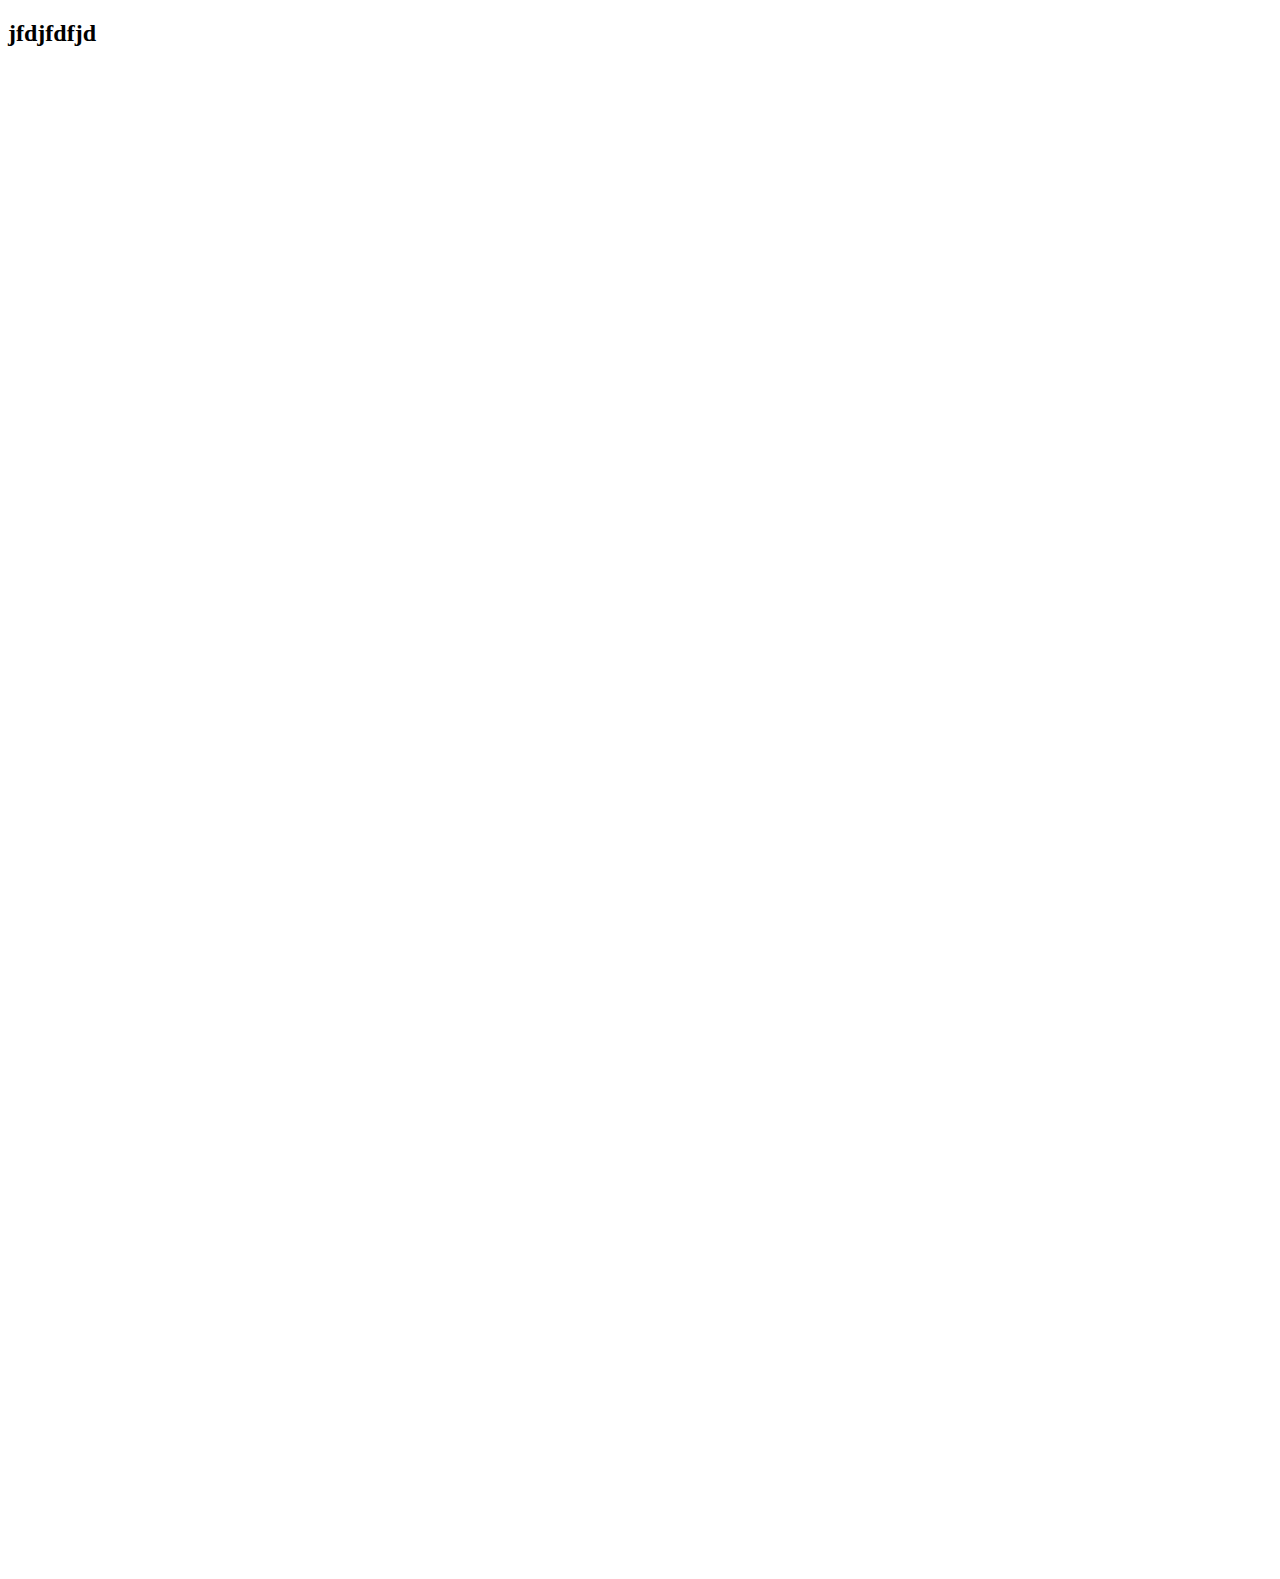
==== singolo2.html @ 12df5476 "init: singolo2.html" ====
<!DOCTYPE html>
<html lang="en">
<head>
    <meta charset="UTF-8">
    <meta name="viewport" content="width=device-width, initial-scale=1.0">
    <title>Document</title>
    <link rel="stylesheet" href="singolo2.css">
</head>
<body>
    <h2>jfdjfdfjd</h2>
</body>
</html>
---- singolo2.css ----
body {
  width: 1020px;
  height: 1551px;
}
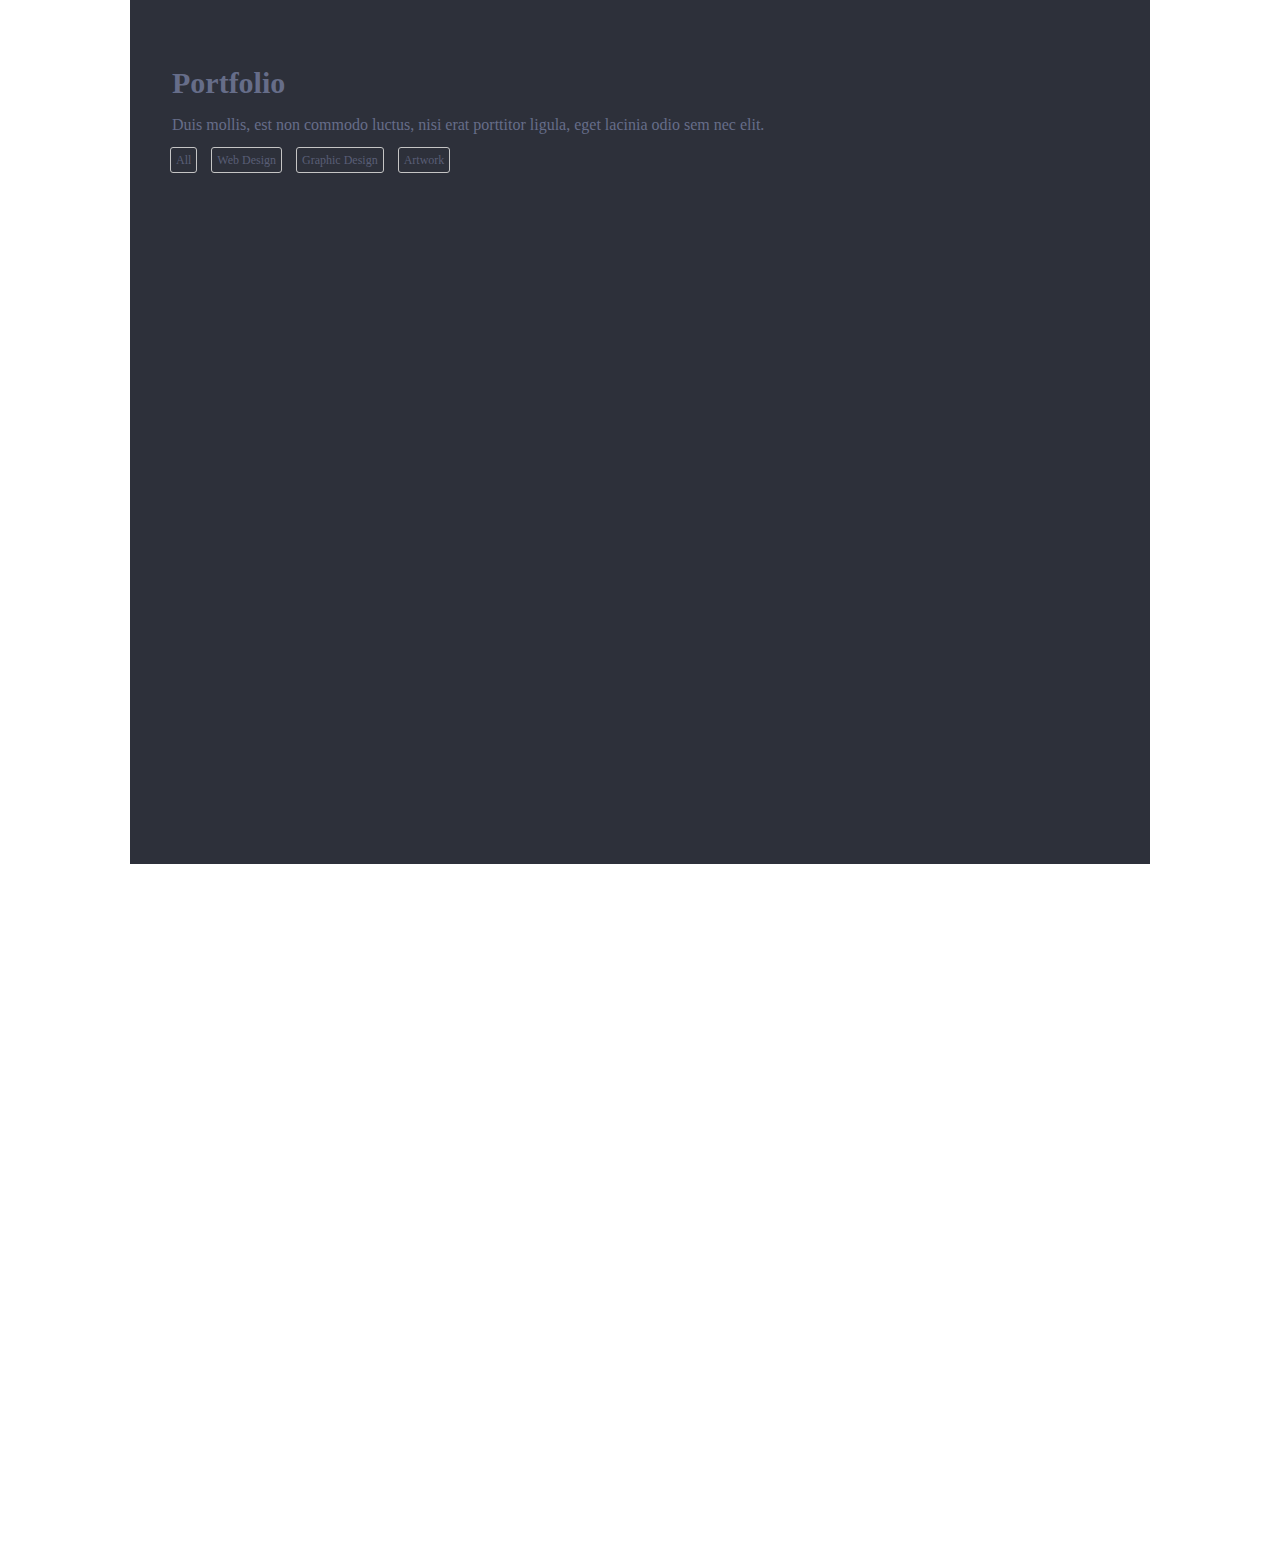
==== commit ca251cf0: "feat: added h2 p ul" ====
--- a/singolo2.html
+++ b/singolo2.html
@@ -7,6 +7,20 @@
     <link rel="stylesheet" href="singolo2.css">
 </head>
 <body>
-    <h2>jfdjfdfjd</h2>
+    <div class="block_1">
+        <div class="portfolio">
+            <h2>Portfolio</h2>
+            <p>Duis mollis, est non commodo luctus, 
+            nisi erat porttitor ligula, eget lacinia odio 
+            sem nec elit.
+            </p>
+        </div>
+        <ul>
+            <li class="first_li">All</li>
+            <li>Web Design</li>
+            <li>Graphic Design</li>
+            <li>Artwork</li>
+        </ul>
+    </div>    
 </body>
 </html>--- a/singolo2.css
+++ b/singolo2.css
@@ -1,4 +1,38 @@
 body {
   width: 1020px;
   height: 1551px;
+  margin: auto;
 }
+.portfolio h2 {
+  font-size: 30px;
+  margin-top: 0;
+  margin-bottom: 0;
+  padding-left: 42px;
+  padding-top: 66px;
+  color: #666d89;
+}
+.portfolio p {
+  font: size 18px;
+  padding-left: 42px;
+  color: #666d89;
+}
+.block_1 {
+  height: 864px;
+  background-color: #2d303a;
+}
+.block_1 ul li {
+  display: inline;
+  padding: 5px;
+  border: 1px solid #c5c5c5;
+  border-radius: 3px;
+  text-align: center;
+  margin-left: 10px;
+  color: #595e76;
+  font-size: 12px;
+}
+.block_1 ul {
+  margin-bottom: 0;
+}
+.first_li {
+  margin-left: 0 !important;
+}
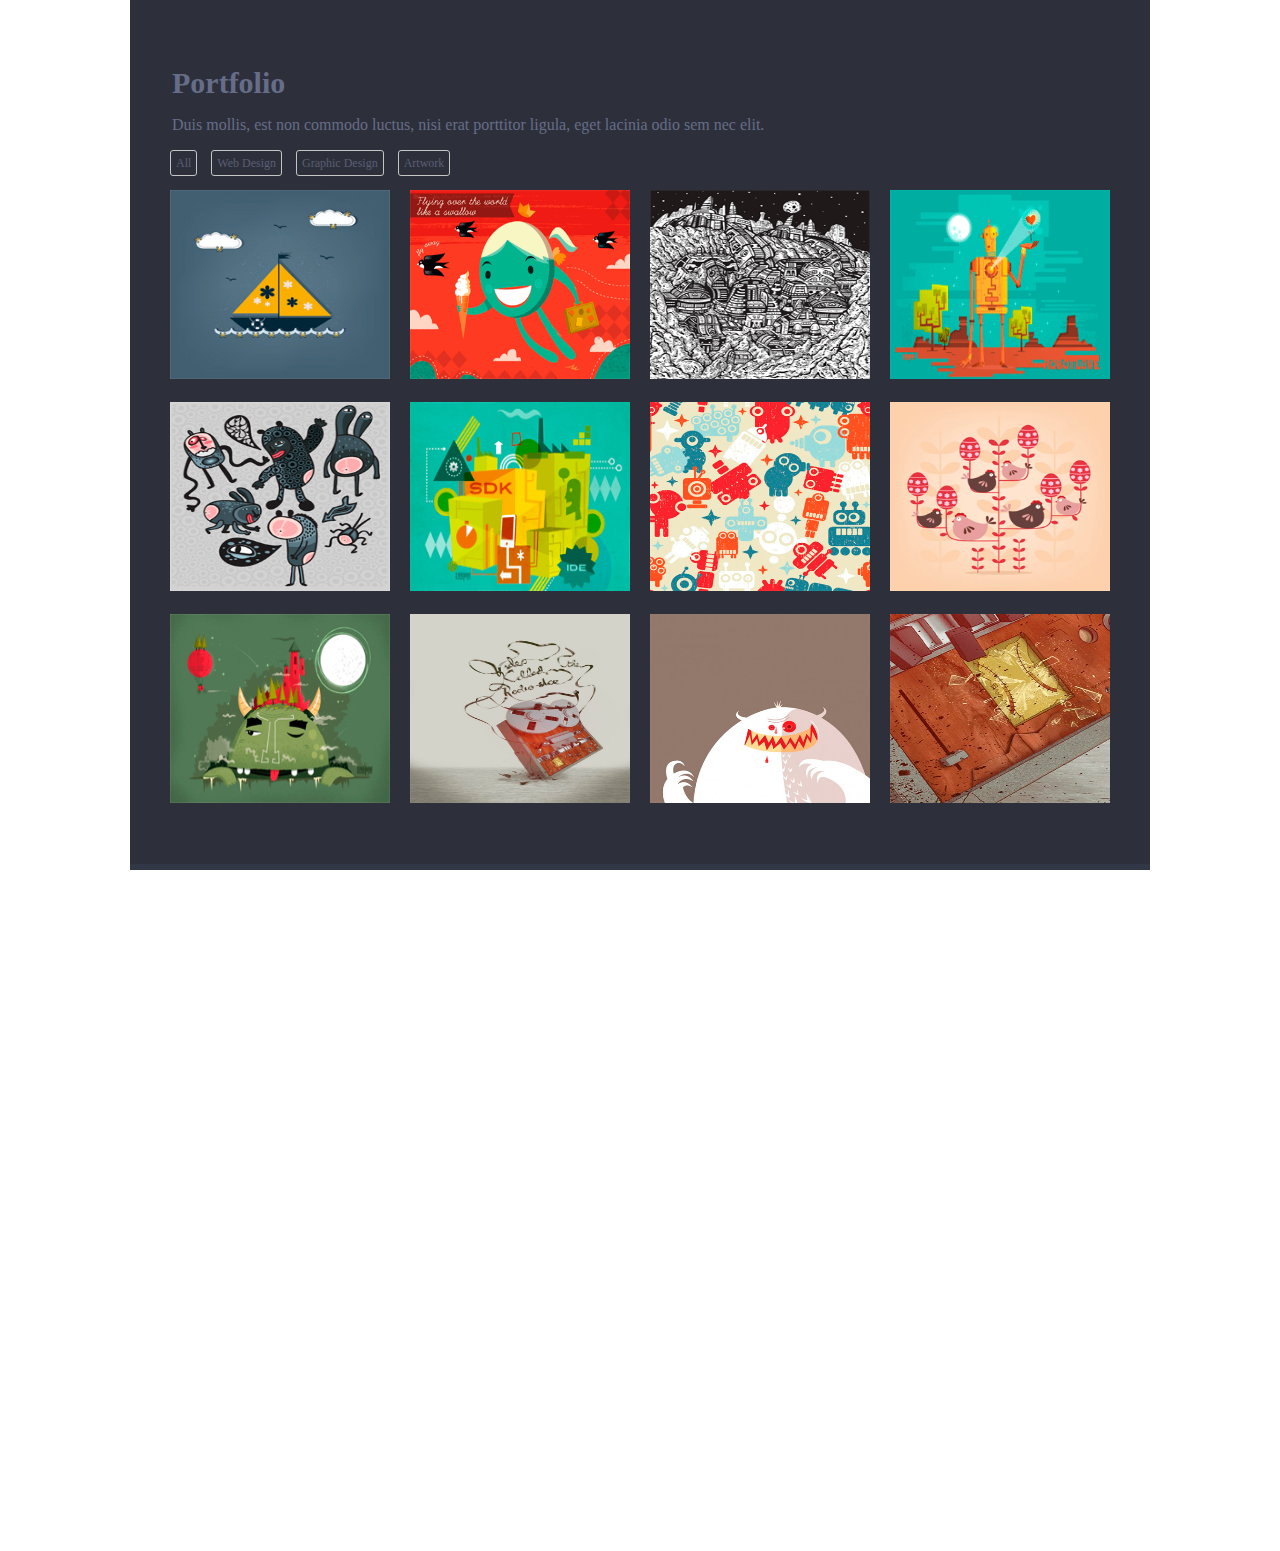
==== commit 44243ba3: "feat:added 12 images and small footer" ====
--- a/singolo2.html
+++ b/singolo2.html
@@ -21,6 +21,50 @@
             <li>Graphic Design</li>
             <li>Artwork</li>
         </ul>
-    </div>    
+        <div class="wrapper_1">
+            <div class="first_img">
+                <img src="assets/images1.png" alt="sds">
+            </div>
+            <div>
+                <img src="assets/images2.png" alt="sds">
+            </div>
+            <div>
+                <img src="assets/images3.png" alt="sds">
+            </div>
+            <div>
+                <img src="assets/images4.png" alt="sds">
+            </div>
+        </div>
+        <div class="wrapper_1">
+            <div class="first_img">
+                <img src="assets/images5.png" alt="sds">
+            </div>
+            <div>
+                <img src="assets/images6.png" alt="sds">
+            </div>
+            <div>
+                <img src="assets/images7.png" alt="sds">
+            </div>
+            <div>
+                <img src="assets/images8.png" alt="sds">
+            </div>
+        </div>
+        <div class="wrapper_1">
+            <div class="first_img">
+                <img src="assets/images9.png" alt="sds">
+            </div>
+            <div>
+                <img src="assets/images10.png" alt="sds">
+            </div>
+            <div>
+                <img src="assets/images11.png" alt="sds">
+            </div>
+            <div>
+                <img src="assets/images12.png" alt="sds">
+            </div>
+        </div>
+        
+    </div> 
+    <div class="footer_1"></div>   
 </body>
 </html>--- a/singolo2.css
+++ b/singolo2.css
@@ -32,7 +32,27 @@
 }
 .block_1 ul {
   margin-bottom: 0;
+  margin-top: 19px;
+}
+.block_1 ul li:hover {
+  color: #898a8f;
 }
 .first_li {
   margin-left: 0 !important;
 }
+.wrapper_1 {
+  display: grid;
+  grid-template-columns: 220px 220px 220px 220px;
+  margin-top: 19px;
+  grid-column-gap: 20px;
+  padding-left: 40px;
+  padding-right: 40px;
+}
+.wrapper_1 > div > img {
+  width: 220px;
+  height: 189px;
+}
+.footer_1 {
+  height: 6px;
+  background-color: #323746;
+}
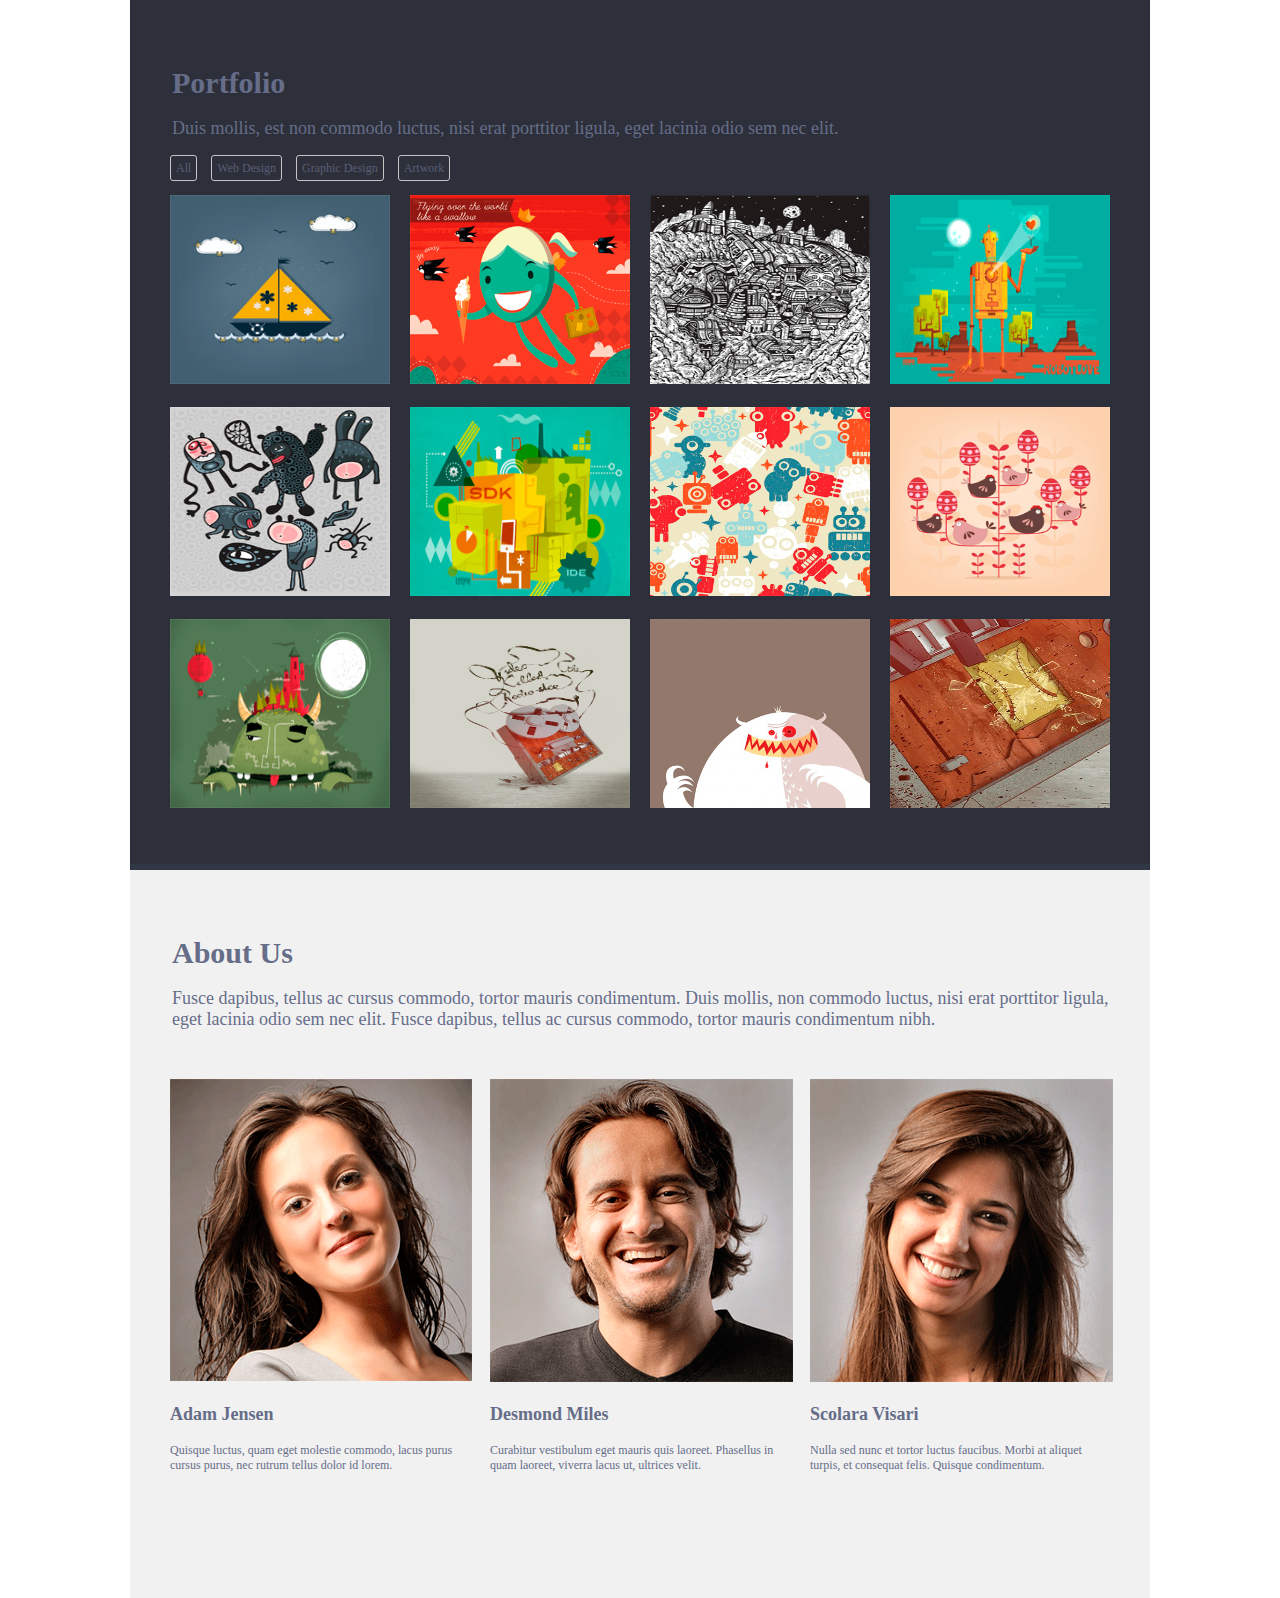
==== commit 5695c61f: "feat:added 3 faces and names" ====
--- a/singolo2.html
+++ b/singolo2.html
@@ -65,6 +65,36 @@
         </div>
         
     </div> 
-    <div class="footer_1"></div>   
+    <div class="footer_1"></div> 
+    <div class="block_2">
+        <div class="About_us">
+            <h2>About Us</h2>
+            <p>Fusce dapibus, tellus ac cursus commodo, tortor mauris condimentum. Duis mollis, non commodo luctus, nisi erat porttitor ligula, eget lacinia odio sem nec elit. 
+                Fusce dapibus, tellus ac cursus commodo, tortor mauris condimentum nibh.
+            </p>
+        </div>
+        <div class="wrapper_2">
+            <div><img src="assets/face3.png" alt="ads"></div>
+            <div><img src="assets/face2.png" alt="ads"></div>
+            <div><img src="assets/face1.png" alt="ads"></div>
+        </div>
+        <div class="wrapper_3">
+            <div>
+                    <h3>Adam Jensen</h3>
+                    <p>Quisque luctus, quam eget molestie commodo, 
+                    lacus purus cursus purus, nec rutrum tellus dolor id lorem.</p>
+            </div>
+            <div>
+                    <h3>Desmond Miles</h3>
+                    <p>Curabitur vestibulum eget mauris quis laoreet.
+                     Phasellus in quam laoreet, viverra lacus ut, ultrices velit.</p>
+            </div>
+            <div>
+                    <h3>Scolara Visari</h3>
+                    <p>Nulla sed nunc et tortor luctus faucibus.
+                     Morbi at aliquet turpis, et consequat felis. Quisque condimentum.</p>
+            </div>
+        </div>
+    </div>  
 </body>
 </html>--- a/singolo2.css
+++ b/singolo2.css
@@ -12,7 +12,7 @@
   color: #666d89;
 }
 .portfolio p {
-  font: size 18px;
+  font-size: 18px;
   padding-left: 42px;
   color: #666d89;
 }
@@ -56,3 +56,45 @@
   height: 6px;
   background-color: #323746;
 }
+
+.block_2 {
+  background-color: #f1f1f1;
+  height: 728px;
+}
+.About_us h2 {
+  font-size: 30px;
+  margin-top: 0;
+  margin-bottom: 0;
+  padding-left: 42px;
+  padding-top: 66px;
+  color: #666d89;
+}
+.About_us p {
+  font-size: 18px;
+  padding-left: 42px;
+  color: #666d89;
+  padding-right: 40px;
+}
+.wrapper_2 {
+  display: grid;
+  grid-template-columns: 300px 300px 300px;
+  grid-column-gap: 20px;
+  padding-left: 40px;
+  padding-right: 40px;
+  margin-top: 49px;
+}
+.wrapper_3 {
+  display: grid;
+  grid-template-columns: 300px 300px 300px;
+  grid-column-gap: 20px;
+  padding-left: 40px;
+  padding-right: 40px;
+}
+.wrapper_3 h3 {
+  font-size: 18px;
+  color: #666d89;
+}
+.wrapper_3 p {
+  font-size: 12px;
+  color: #666d89;
+}
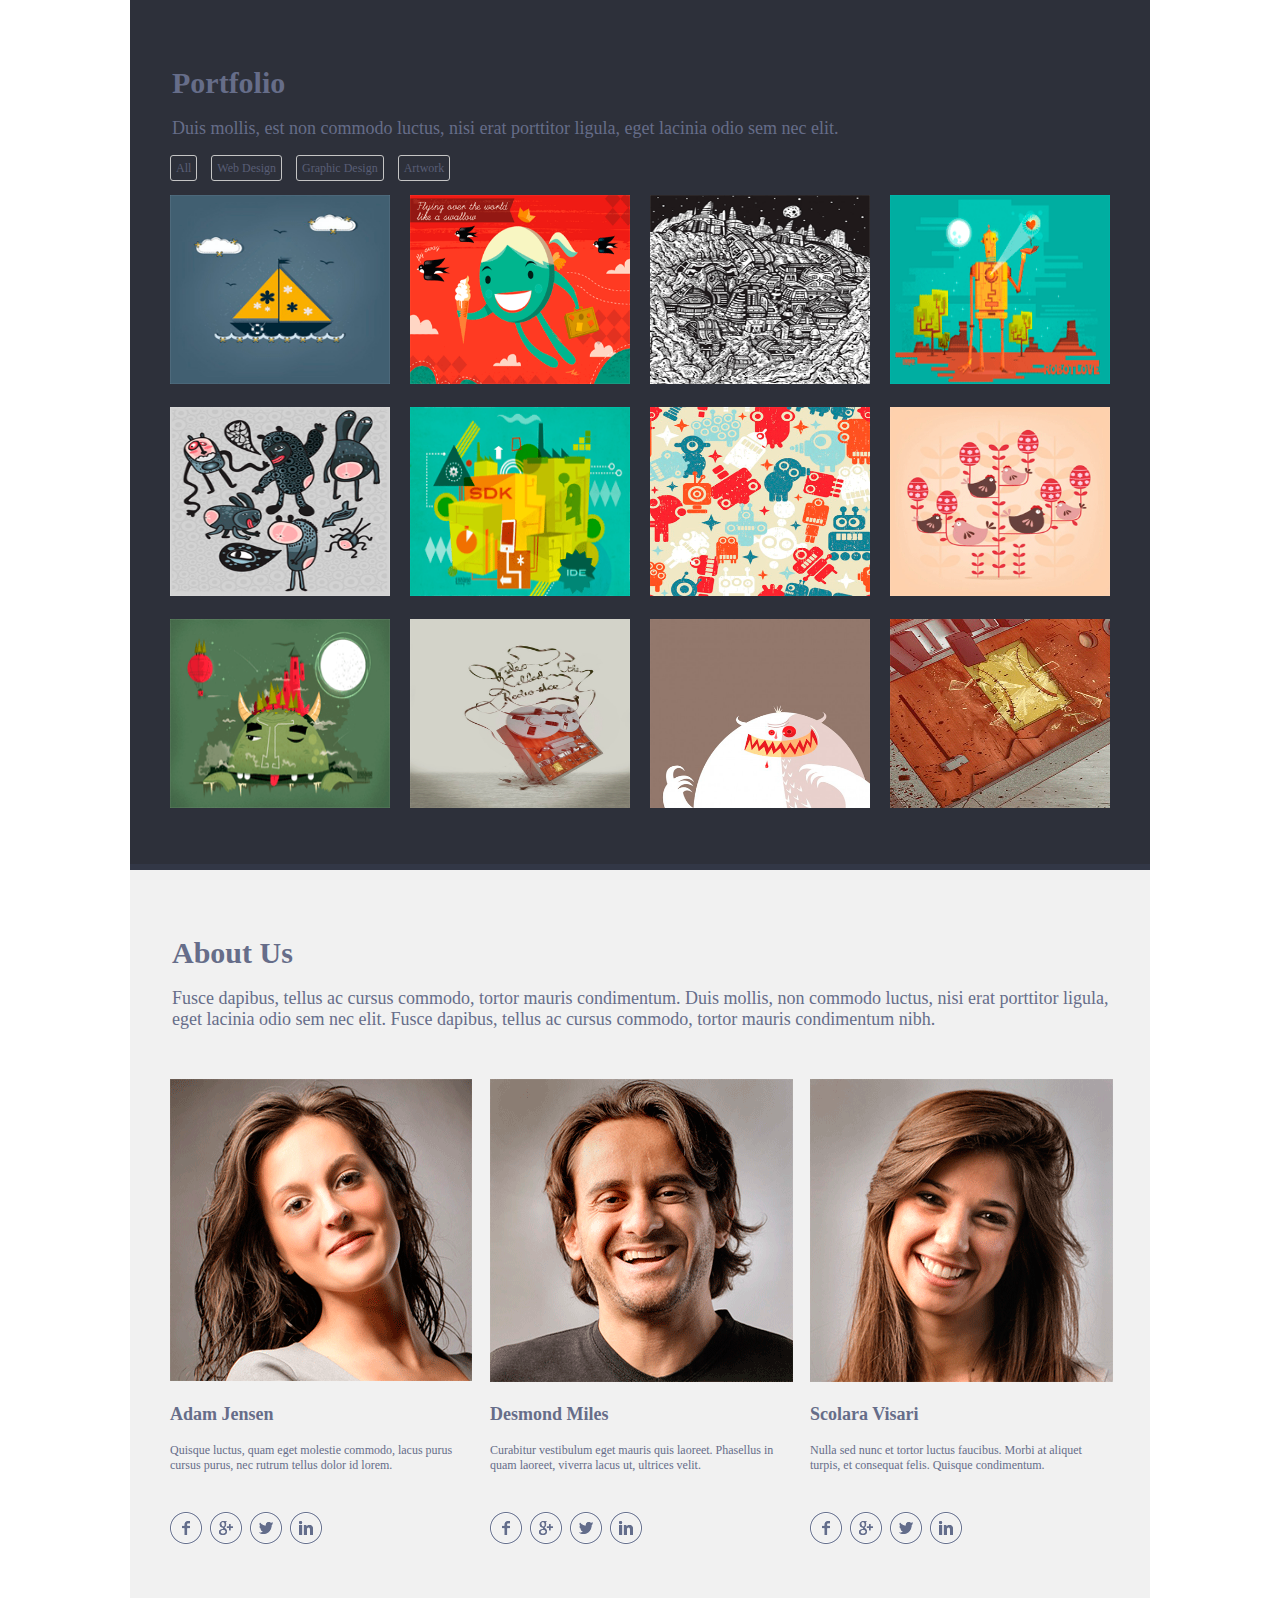
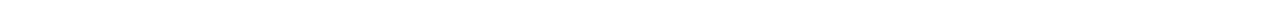
==== commit 4e18ddfc: "feat:almost final" ====
--- a/singolo2.html
+++ b/singolo2.html
@@ -95,6 +95,27 @@
                      Morbi at aliquet turpis, et consequat felis. Quisque condimentum.</p>
             </div>
         </div>
-    </div>  
+        <div class="wrapper_4">
+            <div class="wrapper_4_inside">
+                <div><img src="assets/fb_image.png" alt=""></div>
+                <div><img src="assets/google_images.png" alt=""></div>
+                <div><img src="assets/twitter_image.png" alt=""></div>
+                <div><img src="assets/linked_images.png" alt=""></div>
+            </div>
+            <div class="wrapper_4_inside">
+                <div><img src="assets/fb_image.png" alt=""></div>
+                <div><img src="assets/google_images.png" alt=""></div>
+                <div><img src="assets/twitter_image.png" alt=""></div>
+                <div><img src="assets/linked_images.png" alt=""></div>
+            </div>
+            <div class="wrapper_4_inside">
+                <div><img src="assets/fb_image.png" alt=""></div>
+                <div><img src="assets/google_images.png" alt=""></div>
+                <div><img src="assets/twitter_image.png" alt=""></div>
+                <div><img src="assets/linked_images.png" alt=""></div>
+            </div>
+        </div>
+    </div>
+    <div class="footer_2"></div>  
 </body>
 </html>--- a/singolo2.css
+++ b/singolo2.css
@@ -98,3 +98,20 @@
   font-size: 12px;
   color: #666d89;
 }
+.wrapper_4 {
+  display: grid;
+  grid-template-columns: 300px 300px 300px;
+  grid-column-gap: 20px;
+  padding-left: 40px;
+  padding-right: 40px;
+  margin-top: 27px;
+}
+.wrapper_4_inside {
+  display: grid;
+  grid-template-columns: 32px 32px 32px 32px;
+  grid-column-gap: 8px;
+}
+.footer_2 {
+  height: 6px;
+  background-color: #ffffff;
+}
